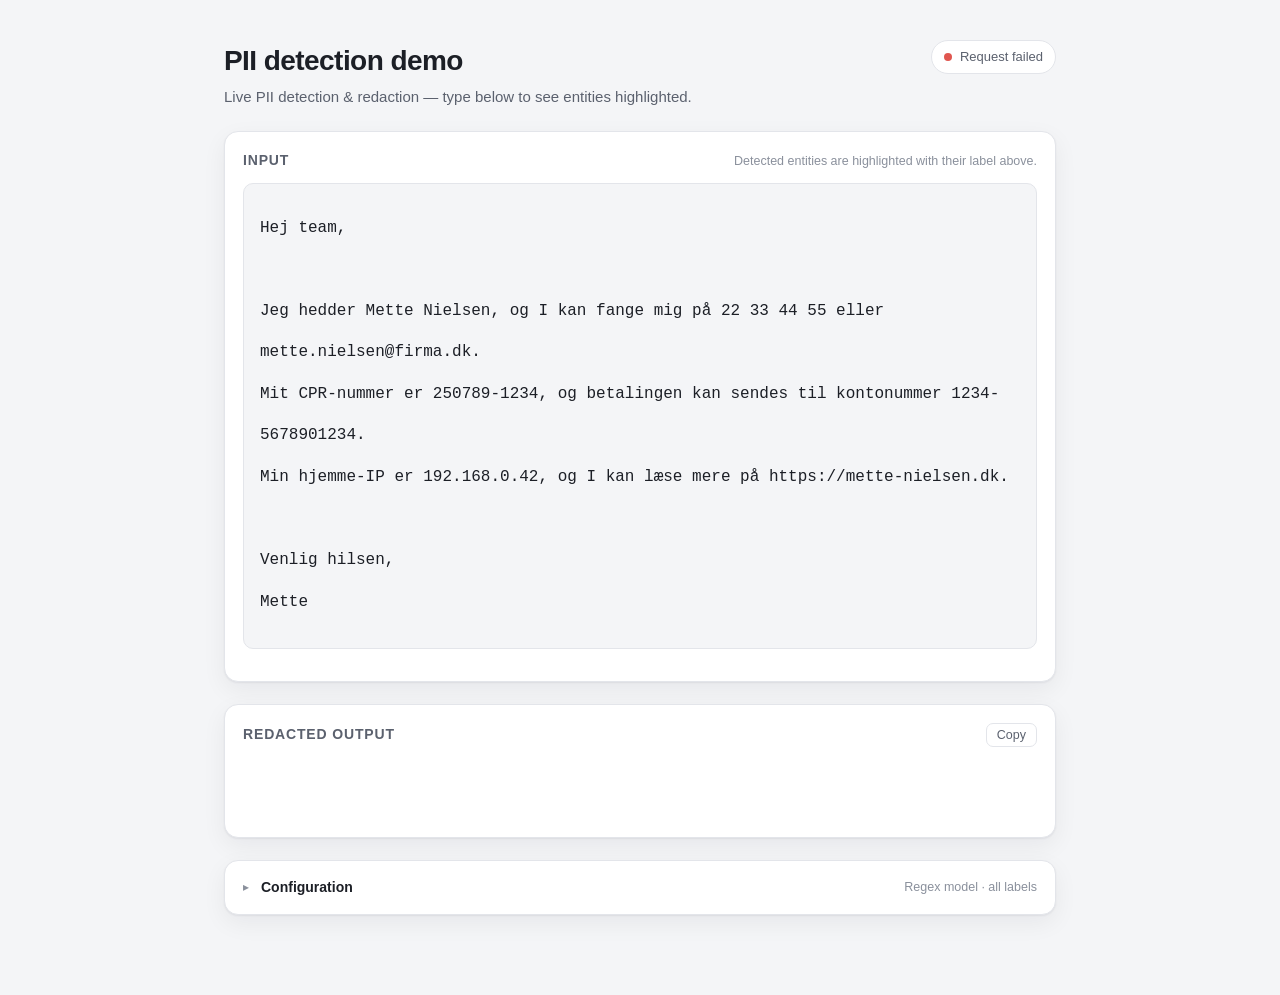
==== src/demo/index.html @ 648ab050 "add demo" ====
<!DOCTYPE html>
<html lang="en">

<head>
  <meta charset="utf-8" />
  <meta name="viewport" content="width=device-width, initial-scale=1" />
  <title>PII detection demo &middot; PII detection demo</title>
  <link rel="stylesheet" href="styles.css?v=2" />
</head>

<body>
  <div class="page">
    <header class="masthead">
      <div class="masthead-title">
        <h1>PII detection demo</h1>
        <p>Live PII detection &amp; redaction &mdash; type below to see entities highlighted.</p>
      </div>
      <div class="status" id="status" data-state="idle">
        <span class="status-dot"></span>
        <span class="status-text" id="status-text">Ready</span>
      </div>
    </header>

    <section class="panel">
      <div class="panel-head">
        <h2>Input</h2>
        <span class="hint">Detected entities are highlighted with their label above.</span>
      </div>

      <div class="editor" id="editor">
        <div class="backdrop" id="backdrop">
          <div class="highlights" id="highlights"></div>
        </div>
        <textarea id="input" spellcheck="false" autocomplete="off" autocapitalize="off"
          aria-label="Text to analyse for PII"></textarea>
      </div>

      <div class="legend" id="legend" hidden></div>
    </section>

    <section class="panel">
      <div class="panel-head">
        <h2>Redacted output</h2>
        <button class="ghost-btn" id="copy-btn" type="button">Copy</button>
      </div>
      <div class="output" id="output" aria-live="polite"></div>
    </section>

    <details class="config" id="config">
      <summary>
        <span class="summary-label">Configuration</span>
        <span class="summary-sub" id="config-summary">Regex model &middot; all labels</span>
      </summary>

      <div class="config-body">
        <div class="config-group">
          <h3>Classical (regex) labels</h3>
          <p class="config-note">
            These labels are matched by the deterministic regex model. Uncheck to exclude a label.
          </p>
          <div class="label-grid" id="label-grid"></div>
        </div>

        <div class="config-group">
          <label class="toggle">
            <input type="checkbox" id="gen-enabled" />
            <span>Enable generative model (LLM)</span>
          </label>
          <p class="config-note">
            Adds an LLM to detect labels regex can't (names, locations, &hellip;). Requires an
            OpenAI-compatible endpoint. Each keystroke triggers a request, so detection is slower
            while this is on.
          </p>

          <div class="gen-fields" id="gen-fields" data-disabled="true">
            <label class="field">
              <span>Model</span>
              <input type="text" id="gen-model" placeholder="qwen/qwen3.5-397b" />
            </label>
            <label class="field">
              <span>Base URL</span>
              <input type="text" id="gen-base-url" placeholder="https://api.example.com/v1/" />
            </label>
            <label class="field">
              <span>API key</span>
              <input type="password" id="gen-api-key" placeholder="sk-&hellip;" />
            </label>
            <label class="field">
              <span>Min. confidence</span>
              <input type="number" id="gen-min-conf" min="0" max="1" step="0.05" value="0" />
            </label>
          </div>
        </div>
      </div>
    </details>
  </div>

  <script src="app.js?v=2"></script>
</body>

</html>
---- src/demo/styles.css ----
:root {
  --bg: #f4f5f7;
  --panel: #ffffff;
  --panel-border: #e3e5ea;
  --text: #1c1f26;
  --text-soft: #5b616e;
  --text-faint: #8a909c;
  --accent: #3355ff;
  --accent-soft: #eaeeff;
  --shadow: 0 1px 2px rgba(20, 24, 40, 0.06), 0 8px 24px rgba(20, 24, 40, 0.06);
  --radius: 14px;
  --editor-font: "SFMono-Regular", "JetBrains Mono", "Menlo", "Consolas", monospace;
  --ui-font: -apple-system, BlinkMacSystemFont, "Segoe UI", Roboto, Helvetica, Arial, sans-serif;
  --editor-size: 16px;
  --editor-line: 2.6;
  --editor-pad-y: 1.5em;
  --editor-pad-x: 1em;
}

@media (prefers-color-scheme: dark) {
  :root {
    --bg: #0f1115;
    --panel: #171a21;
    --panel-border: #262b35;
    --text: #e7e9ee;
    --text-soft: #a2a8b6;
    --text-faint: #6d7480;
    --accent: #7f96ff;
    --accent-soft: #1d2440;
    --shadow: 0 1px 2px rgba(0, 0, 0, 0.4), 0 12px 32px rgba(0, 0, 0, 0.35);
  }
}

* {
  box-sizing: border-box;
}

html,
body {
  margin: 0;
  padding: 0;
}

body {
  font-family: var(--ui-font);
  background: var(--bg);
  color: var(--text);
  line-height: 1.5;
  -webkit-font-smoothing: antialiased;
}

.page {
  max-width: 880px;
  margin: 0 auto;
  padding: 40px 24px 80px;
  display: flex;
  flex-direction: column;
  gap: 22px;
}

/* ---------- masthead ---------- */
.masthead {
  display: flex;
  align-items: flex-start;
  justify-content: space-between;
  gap: 16px;
  flex-wrap: wrap;
}

.masthead h1 {
  margin: 0;
  font-size: 28px;
  letter-spacing: -0.02em;
}

.masthead p {
  margin: 4px 0 0;
  color: var(--text-soft);
  font-size: 15px;
}

.status {
  display: inline-flex;
  align-items: center;
  gap: 8px;
  padding: 6px 12px;
  border-radius: 999px;
  background: var(--panel);
  border: 1px solid var(--panel-border);
  font-size: 13px;
  color: var(--text-soft);
  white-space: nowrap;
}

.status-dot {
  width: 8px;
  height: 8px;
  border-radius: 50%;
  background: var(--text-faint);
  transition: background 0.2s ease;
}

.status[data-state="loading"] .status-dot {
  background: var(--accent);
  animation: pulse 1s ease-in-out infinite;
}
.status[data-state="ok"] .status-dot {
  background: #22b07d;
}
.status[data-state="error"] .status-dot {
  background: #e0564f;
}

@keyframes pulse {
  0%,
  100% {
    opacity: 1;
  }
  50% {
    opacity: 0.3;
  }
}

/* ---------- panels ---------- */
.panel {
  background: var(--panel);
  border: 1px solid var(--panel-border);
  border-radius: var(--radius);
  padding: 18px;
  box-shadow: var(--shadow);
}

.panel-head {
  display: flex;
  align-items: baseline;
  justify-content: space-between;
  gap: 12px;
  margin-bottom: 12px;
}

.panel-head h2 {
  margin: 0;
  font-size: 14px;
  text-transform: uppercase;
  letter-spacing: 0.06em;
  color: var(--text-soft);
}

.hint {
  font-size: 12.5px;
  color: var(--text-faint);
}

/* ---------- editor with highlight overlay ---------- */
.editor {
  position: relative;
  border: 1px solid var(--panel-border);
  border-radius: 10px;
  background: var(--bg);
  overflow: hidden;
}

/* The text-bearing elements must share identical metrics so the transparent
 * textarea's caret lines up with the highlighted backdrop text. Keep these two
 * selectors in lockstep. white-space lives here (NOT on .backdrop) so the HTML
 * source whitespace around #highlights is not rendered. */
.highlights,
#input {
  font-family: var(--editor-font);
  font-size: var(--editor-size);
  line-height: var(--editor-line);
  padding: var(--editor-pad-y) var(--editor-pad-x);
  letter-spacing: 0;
  white-space: pre-wrap;
  word-wrap: break-word;
  overflow-wrap: break-word;
  border: 0;
  margin: 0;
}

.backdrop {
  position: absolute;
  inset: 0;
  overflow: hidden;
  pointer-events: none;
  color: var(--text);
}

.highlights {
  min-height: 100%;
}

#input {
  position: relative;
  display: block;
  width: 100%;
  min-height: 240px;
  resize: none;
  overflow: hidden;
  background: transparent;
  color: transparent;
  caret-color: var(--text);
  outline: none;
}

#input::selection {
  background: rgba(51, 85, 255, 0.25);
}

/* highlight marks */
mark.pii {
  position: relative;
  border-radius: 4px;
  padding: 0.05em 0.12em;
  color: inherit;
  background: var(--pii-bg, var(--accent-soft));
  box-shadow: inset 0 -2px 0 0 var(--pii-line, var(--accent));
}

mark.pii > .tag {
  position: absolute;
  left: 0;
  top: -1.15em;
  font-family: var(--ui-font);
  font-size: 9.5px;
  font-weight: 700;
  letter-spacing: 0.04em;
  line-height: 1.4;
  padding: 1px 5px;
  border-radius: 5px;
  white-space: nowrap;
  color: var(--pii-tag-text, #fff);
  background: var(--pii-line, var(--accent));
  pointer-events: none;
  user-select: none;
}

/* ---------- legend ---------- */
.legend {
  display: flex;
  flex-wrap: wrap;
  gap: 8px;
  margin-top: 14px;
}

.legend-item {
  display: inline-flex;
  align-items: center;
  gap: 6px;
  font-size: 12px;
  color: var(--text-soft);
  padding: 3px 9px 3px 7px;
  border-radius: 999px;
  border: 1px solid var(--panel-border);
}

.legend-swatch {
  width: 10px;
  height: 10px;
  border-radius: 3px;
}

.legend-count {
  color: var(--text-faint);
  font-variant-numeric: tabular-nums;
}

/* ---------- output ---------- */
.output {
  font-family: var(--editor-font);
  font-size: var(--editor-size);
  line-height: 1.9;
  white-space: pre-wrap;
  word-wrap: break-word;
  min-height: 60px;
  color: var(--text);
}

.output .token {
  background: var(--accent-soft);
  color: var(--accent);
  border-radius: 4px;
  padding: 0.05em 0.3em;
  font-weight: 600;
  font-size: 0.85em;
}

.ghost-btn {
  font-family: var(--ui-font);
  font-size: 12.5px;
  color: var(--text-soft);
  background: transparent;
  border: 1px solid var(--panel-border);
  border-radius: 7px;
  padding: 4px 10px;
  cursor: pointer;
  transition: all 0.15s ease;
}
.ghost-btn:hover {
  color: var(--accent);
  border-color: var(--accent);
}

/* ---------- config ---------- */
.config {
  background: var(--panel);
  border: 1px solid var(--panel-border);
  border-radius: var(--radius);
  box-shadow: var(--shadow);
  overflow: hidden;
}

.config > summary {
  list-style: none;
  cursor: pointer;
  padding: 16px 18px;
  display: flex;
  align-items: center;
  gap: 12px;
  user-select: none;
}
.config > summary::-webkit-details-marker {
  display: none;
}
.config > summary::before {
  content: "▸";
  color: var(--text-faint);
  transition: transform 0.15s ease;
  font-size: 12px;
}
.config[open] > summary::before {
  transform: rotate(90deg);
}

.summary-label {
  font-size: 14px;
  font-weight: 600;
}
.summary-sub {
  font-size: 12.5px;
  color: var(--text-faint);
  margin-left: auto;
}

.config-body {
  padding: 4px 18px 20px;
  display: flex;
  flex-direction: column;
  gap: 22px;
  border-top: 1px solid var(--panel-border);
}

.config-group h3 {
  margin: 16px 0 4px;
  font-size: 13px;
  text-transform: uppercase;
  letter-spacing: 0.05em;
  color: var(--text-soft);
}

.config-note {
  margin: 0 0 12px;
  font-size: 12.5px;
  color: var(--text-faint);
  max-width: 60ch;
}

.label-grid {
  display: grid;
  grid-template-columns: repeat(auto-fill, minmax(180px, 1fr));
  gap: 6px 16px;
}

.label-grid label,
.toggle {
  display: flex;
  align-items: center;
  gap: 8px;
  font-size: 13.5px;
  cursor: pointer;
}

.toggle {
  font-weight: 600;
}

.gen-fields {
  display: grid;
  grid-template-columns: repeat(auto-fit, minmax(200px, 1fr));
  gap: 12px;
  transition: opacity 0.15s ease;
}
.gen-fields[data-disabled="true"] {
  opacity: 0.45;
  pointer-events: none;
}

.field {
  display: flex;
  flex-direction: column;
  gap: 5px;
  font-size: 12px;
  color: var(--text-soft);
}

.field input {
  font-family: var(--ui-font);
  font-size: 13.5px;
  color: var(--text);
  background: var(--bg);
  border: 1px solid var(--panel-border);
  border-radius: 8px;
  padding: 8px 10px;
  outline: none;
}
.field input:focus {
  border-color: var(--accent);
}

input[type="checkbox"] {
  accent-color: var(--accent);
  width: 15px;
  height: 15px;
}
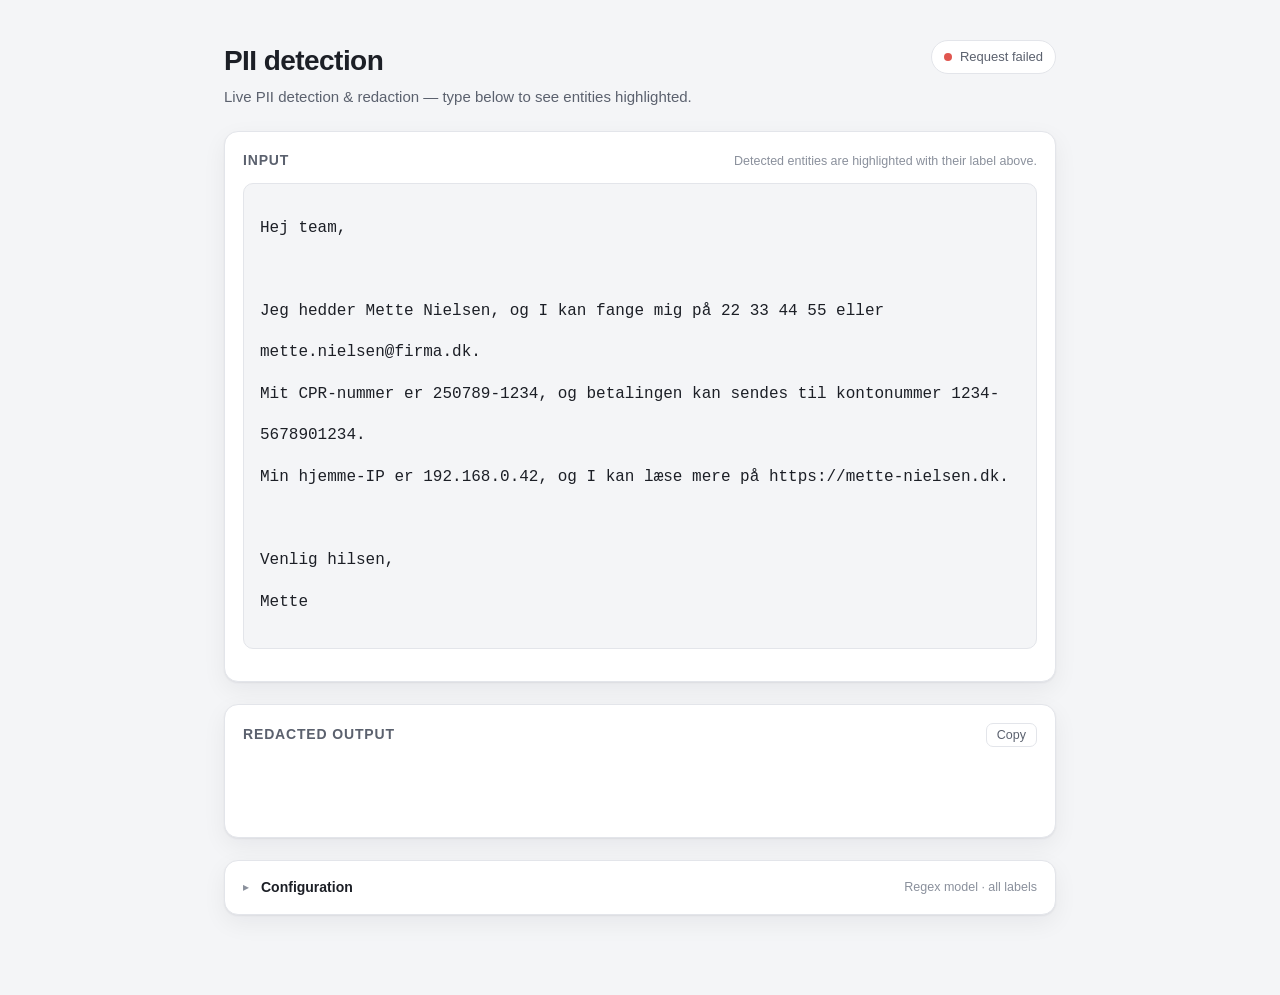
==== commit 4b822dd7: "finalize demo" ====
--- a/src/demo/index.html
+++ b/src/demo/index.html
@@ -5,14 +5,14 @@
   <meta charset="utf-8" />
   <meta name="viewport" content="width=device-width, initial-scale=1" />
   <title>PII detection demo &middot; PII detection demo</title>
-  <link rel="stylesheet" href="styles.css?v=2" />
+  <link rel="stylesheet" href="styles.css?v=3" />
 </head>
 
 <body>
   <div class="page">
     <header class="masthead">
       <div class="masthead-title">
-        <h1>PII detection demo</h1>
+        <h1>PII detection</h1>
         <p>Live PII detection &amp; redaction &mdash; type below to see entities highlighted.</p>
       </div>
       <div class="status" id="status" data-state="idle">
@@ -72,7 +72,7 @@
             while this is on.
           </p>
 
-          <div class="gen-fields" id="gen-fields" data-disabled="true">
+          <div class="gen-fields" id="gen-fields" hidden>
             <label class="field">
               <span>Model</span>
               <input type="text" id="gen-model" placeholder="qwen/qwen3.5-397b" />
@@ -89,13 +89,25 @@
               <span>Min. confidence</span>
               <input type="number" id="gen-min-conf" min="0" max="1" step="0.05" value="0" />
             </label>
+
+            <div class="label-desc">
+              <div class="label-desc-head">
+                <h4>Label descriptions</h4>
+                <button type="button" class="ghost-btn" id="add-label-desc">+ Add label</button>
+              </div>
+              <p class="config-note">
+                Labels the generative model looks for, each with a description that guides
+                detection. Add your own or remove the ones you don't need.
+              </p>
+              <div class="label-desc-list" id="label-desc-list"></div>
+            </div>
           </div>
         </div>
       </div>
     </details>
   </div>
 
-  <script src="app.js?v=2"></script>
+  <script src="app.js?v=3"></script>
 </body>
 
 </html>
--- a/src/demo/styles.css
+++ b/src/demo/styles.css
@@ -385,25 +385,31 @@
 }
 
 .gen-fields {
+  display: flex;
+  flex-direction: column;
+  gap: 10px;
+  margin-top: 4px;
+}
+.gen-fields[hidden] {
+  display: none;
+}
+
+/* Fixed generative fields: label on the left, input on the right. */
+.field {
   display: grid;
-  grid-template-columns: repeat(auto-fit, minmax(200px, 1fr));
+  grid-template-columns: 150px minmax(0, 1fr);
+  align-items: center;
   gap: 12px;
-  transition: opacity 0.15s ease;
-}
-.gen-fields[data-disabled="true"] {
-  opacity: 0.45;
-  pointer-events: none;
-}
-
-.field {
-  display: flex;
-  flex-direction: column;
-  gap: 5px;
-  font-size: 12px;
-  color: var(--text-soft);
-}
-
-.field input {
+  font-size: 13px;
+  color: var(--text-soft);
+}
+
+.field > span {
+  font-weight: 500;
+}
+
+.field input,
+.label-desc-row input {
   font-family: var(--ui-font);
   font-size: 13.5px;
   color: var(--text);
@@ -412,9 +418,74 @@
   border-radius: 8px;
   padding: 8px 10px;
   outline: none;
-}
-.field input:focus {
+  width: 100%;
+}
+.field input:focus,
+.label-desc-row input:focus {
   border-color: var(--accent);
+}
+
+/* Label + description pairs */
+.label-desc {
+  margin-top: 6px;
+  padding-top: 14px;
+  border-top: 1px solid var(--panel-border);
+}
+
+.label-desc-head {
+  display: flex;
+  align-items: center;
+  justify-content: space-between;
+  gap: 12px;
+  margin-bottom: 4px;
+}
+
+.label-desc-head h4 {
+  margin: 0;
+  font-size: 12px;
+  text-transform: uppercase;
+  letter-spacing: 0.05em;
+  color: var(--text-soft);
+}
+
+.label-desc-list {
+  display: flex;
+  flex-direction: column;
+  gap: 8px;
+}
+
+.label-desc-row {
+  display: grid;
+  grid-template-columns: 150px minmax(0, 1fr) auto;
+  align-items: center;
+  gap: 8px;
+}
+
+.label-desc-row .ld-label {
+  font-family: var(--editor-font);
+  font-size: 12.5px;
+  text-transform: uppercase;
+}
+
+.icon-btn {
+  display: inline-flex;
+  align-items: center;
+  justify-content: center;
+  width: 30px;
+  height: 30px;
+  flex: none;
+  font-size: 18px;
+  line-height: 1;
+  color: var(--text-faint);
+  background: transparent;
+  border: 1px solid var(--panel-border);
+  border-radius: 8px;
+  cursor: pointer;
+  transition: all 0.15s ease;
+}
+.icon-btn:hover {
+  color: #e0564f;
+  border-color: #e0564f;
 }
 
 input[type="checkbox"] {
